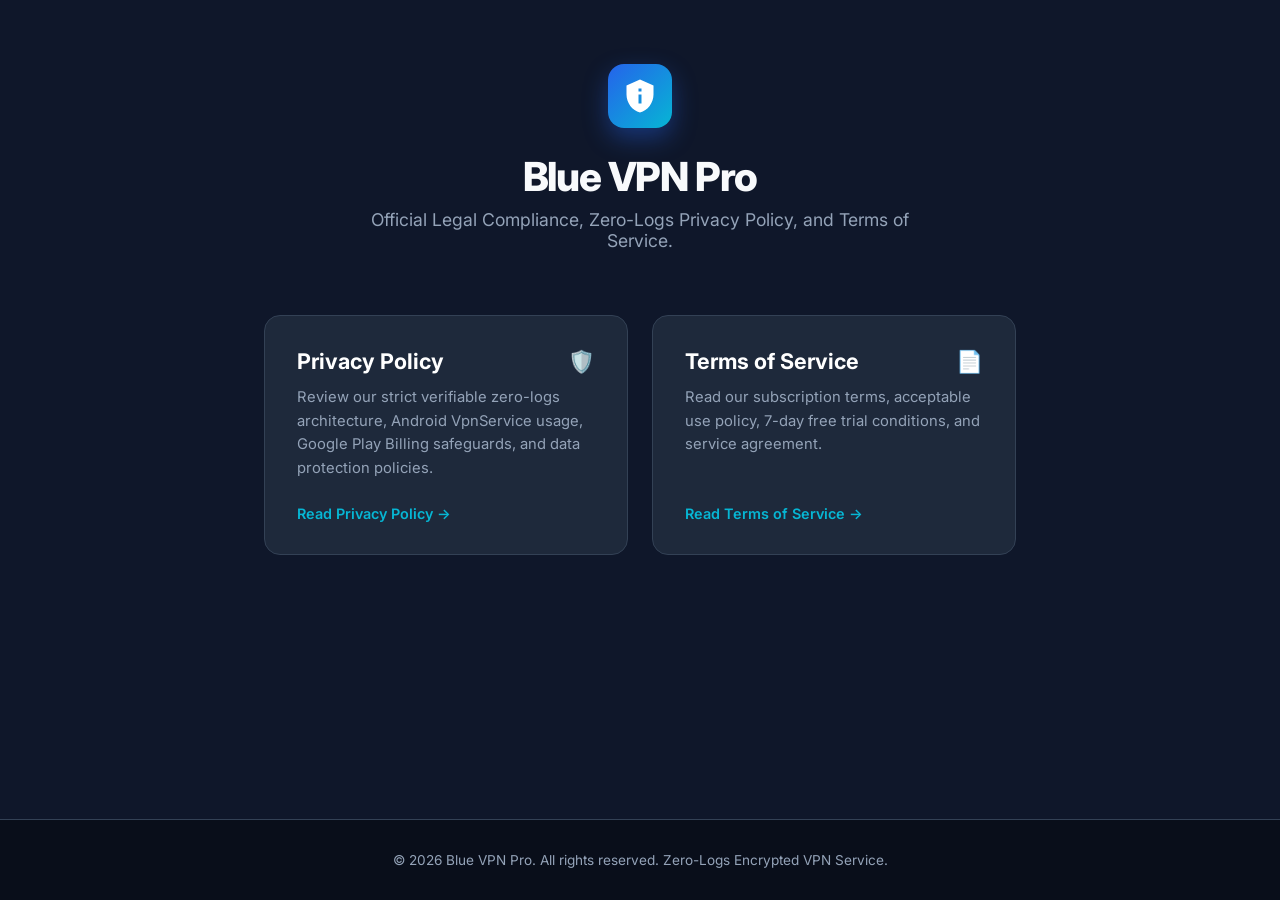
==== index.html @ 379a1d98 "Add files via upload" ====
<!DOCTYPE html>
<html lang="en">
<head>
    <meta charset="UTF-8">
    <meta name="viewport" content="width=device-width, initial-scale=1.0">
    <title>Blue VPN Pro - Legal & Privacy Center</title>
    <meta name="description" content="Legal and Privacy Policy documentation for Blue VPN Pro Android Application.">
    <link rel="preconnect" href="https://fonts.googleapis.com">
    <link rel="preconnect" href="https://fonts.gstatic.com" crossorigin>
    <link href="https://fonts.googleapis.com/css2?family=Inter:wght@300;400;500;600;700;800&display=swap" rel="stylesheet">
    <style>
        :root {
            --primary: #2563eb;
            --accent: #06b6d4;
            --bg-dark: #0f172a;
            --card-bg: #1e293b;
            --card-border: #334155;
            --text-main: #f8fafc;
            --text-muted: #94a3b8;
        }

        * {
            box-sizing: border-box;
            margin: 0;
            padding: 0;
        }

        body {
            font-family: 'Inter', -apple-system, BlinkMacSystemFont, "Segoe UI", Roboto, sans-serif;
            background-color: var(--bg-dark);
            color: var(--text-main);
            min-height: 100vh;
            display: flex;
            flex-direction: column;
            justify-content: space-between;
        }

        .hero-section {
            padding: 4rem 1.5rem 2rem;
            text-align: center;
        }

        .brand-icon {
            width: 64px;
            height: 64px;
            background: linear-gradient(135deg, #2563eb, #06b6d4);
            border-radius: 16px;
            display: inline-flex;
            align-items: center;
            justify-content: center;
            margin-bottom: 1.5rem;
            box-shadow: 0 10px 25px rgba(37, 99, 235, 0.4);
        }

        .brand-icon svg {
            width: 36px;
            height: 36px;
            fill: #ffffff;
        }

        h1 {
            font-size: 2.5rem;
            font-weight: 800;
            margin-bottom: 0.5rem;
            letter-spacing: -0.03em;
        }

        .subtitle {
            color: var(--text-muted);
            font-size: 1.1rem;
            max-width: 600px;
            margin: 0 auto;
        }

        .cards-container {
            max-width: 800px;
            margin: 2rem auto;
            padding: 0 1.5rem;
            display: grid;
            grid-template-columns: repeat(auto-fit, minmax(320px, 1fr));
            gap: 1.5rem;
        }

        .legal-card {
            background: var(--card-bg);
            border: 1px solid var(--card-border);
            border-radius: 16px;
            padding: 2rem;
            text-decoration: none;
            color: inherit;
            transition: all 0.3s cubic-bezier(0.4, 0, 0.2, 1);
            display: flex;
            flex-direction: column;
            justify-content: space-between;
        }

        .legal-card:hover {
            transform: translateY(-4px);
            border-color: var(--primary);
            box-shadow: 0 12px 30px rgba(37, 99, 235, 0.2);
        }

        .card-header-title {
            font-size: 1.35rem;
            font-weight: 700;
            color: #ffffff;
            margin-bottom: 0.75rem;
            display: flex;
            align-items: center;
            justify-content: space-between;
        }

        .card-description {
            color: var(--text-muted);
            font-size: 0.925rem;
            line-height: 1.6;
            margin-bottom: 1.5rem;
        }

        .card-link-text {
            color: var(--accent);
            font-weight: 600;
            font-size: 0.9rem;
            display: flex;
            align-items: center;
            gap: 0.4rem;
        }

        footer {
            text-align: center;
            padding: 2rem 1.5rem;
            color: var(--text-muted);
            font-size: 0.85rem;
            border-top: 1px solid var(--card-border);
            background: #090e1a;
        }
    </style>
</head>
<body>

<div>
    <div class="hero-section">
        <div class="brand-icon">
            <svg viewBox="0 0 24 24">
                <path d="M12 1L3 5v6c0 5.55 3.84 10.74 9 12 5.16-1.26 9-6.45 9-12V5l-9-4zm-1 6h2v2h-2V7zm0 4h2v6h-2v-6z"/>
            </svg>
        </div>
        <h1>Blue VPN Pro</h1>
        <p class="subtitle">Official Legal Compliance, Zero-Logs Privacy Policy, and Terms of Service.</p>
    </div>

    <div class="cards-container">
        <a href="privacy-policy.html" class="legal-card">
            <div>
                <div class="card-header-title">
                    Privacy Policy
                    <span>🛡️</span>
                </div>
                <p class="card-description">
                    Review our strict verifiable zero-logs architecture, Android VpnService usage, Google Play Billing safeguards, and data protection policies.
                </p>
            </div>
            <div class="card-link-text">Read Privacy Policy &rarr;</div>
        </a>

        <a href="terms.html" class="legal-card">
            <div>
                <div class="card-header-title">
                    Terms of Service
                    <span>📄</span>
                </div>
                <p class="card-description">
                    Read our subscription terms, acceptable use policy, 7-day free trial conditions, and service agreement.
                </p>
            </div>
            <div class="card-link-text">Read Terms of Service &rarr;</div>
        </a>
    </div>
</div>

<footer>
    <p>&copy; 2026 Blue VPN Pro. All rights reserved. Zero-Logs Encrypted VPN Service.</p>
</footer>

</body>
</html>
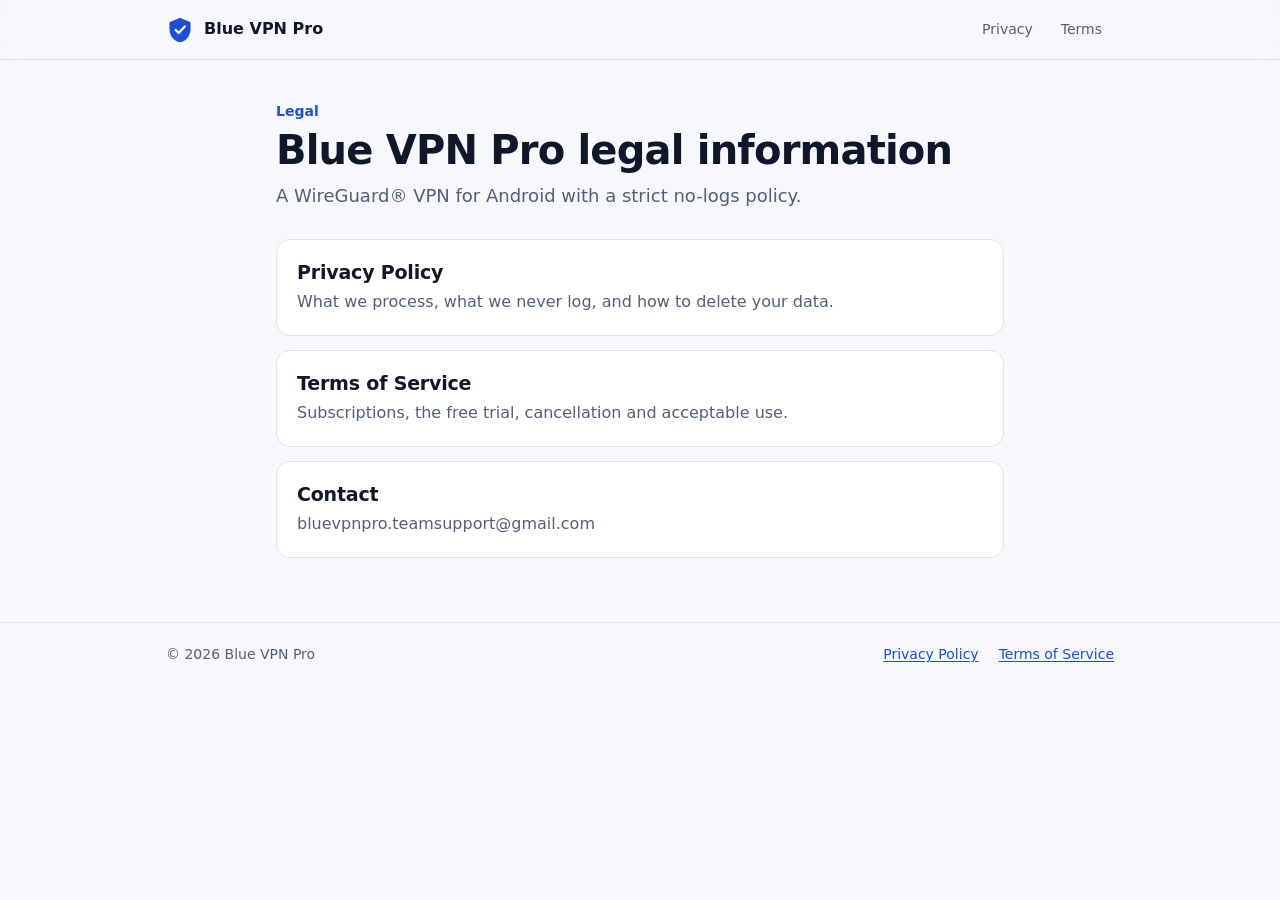
==== commit b630493f: "Add files via upload" ====
--- a/index.html
+++ b/index.html
@@ -1,186 +1,55 @@
-<!DOCTYPE html>
+<!doctype html>
 <html lang="en">
 <head>
-    <meta charset="UTF-8">
-    <meta name="viewport" content="width=device-width, initial-scale=1.0">
-    <title>Blue VPN Pro - Legal & Privacy Center</title>
-    <meta name="description" content="Legal and Privacy Policy documentation for Blue VPN Pro Android Application.">
-    <link rel="preconnect" href="https://fonts.googleapis.com">
-    <link rel="preconnect" href="https://fonts.gstatic.com" crossorigin>
-    <link href="https://fonts.googleapis.com/css2?family=Inter:wght@300;400;500;600;700;800&display=swap" rel="stylesheet">
-    <style>
-        :root {
-            --primary: #2563eb;
-            --accent: #06b6d4;
-            --bg-dark: #0f172a;
-            --card-bg: #1e293b;
-            --card-border: #334155;
-            --text-main: #f8fafc;
-            --text-muted: #94a3b8;
-        }
-
-        * {
-            box-sizing: border-box;
-            margin: 0;
-            padding: 0;
-        }
-
-        body {
-            font-family: 'Inter', -apple-system, BlinkMacSystemFont, "Segoe UI", Roboto, sans-serif;
-            background-color: var(--bg-dark);
-            color: var(--text-main);
-            min-height: 100vh;
-            display: flex;
-            flex-direction: column;
-            justify-content: space-between;
-        }
-
-        .hero-section {
-            padding: 4rem 1.5rem 2rem;
-            text-align: center;
-        }
-
-        .brand-icon {
-            width: 64px;
-            height: 64px;
-            background: linear-gradient(135deg, #2563eb, #06b6d4);
-            border-radius: 16px;
-            display: inline-flex;
-            align-items: center;
-            justify-content: center;
-            margin-bottom: 1.5rem;
-            box-shadow: 0 10px 25px rgba(37, 99, 235, 0.4);
-        }
-
-        .brand-icon svg {
-            width: 36px;
-            height: 36px;
-            fill: #ffffff;
-        }
-
-        h1 {
-            font-size: 2.5rem;
-            font-weight: 800;
-            margin-bottom: 0.5rem;
-            letter-spacing: -0.03em;
-        }
-
-        .subtitle {
-            color: var(--text-muted);
-            font-size: 1.1rem;
-            max-width: 600px;
-            margin: 0 auto;
-        }
-
-        .cards-container {
-            max-width: 800px;
-            margin: 2rem auto;
-            padding: 0 1.5rem;
-            display: grid;
-            grid-template-columns: repeat(auto-fit, minmax(320px, 1fr));
-            gap: 1.5rem;
-        }
-
-        .legal-card {
-            background: var(--card-bg);
-            border: 1px solid var(--card-border);
-            border-radius: 16px;
-            padding: 2rem;
-            text-decoration: none;
-            color: inherit;
-            transition: all 0.3s cubic-bezier(0.4, 0, 0.2, 1);
-            display: flex;
-            flex-direction: column;
-            justify-content: space-between;
-        }
-
-        .legal-card:hover {
-            transform: translateY(-4px);
-            border-color: var(--primary);
-            box-shadow: 0 12px 30px rgba(37, 99, 235, 0.2);
-        }
-
-        .card-header-title {
-            font-size: 1.35rem;
-            font-weight: 700;
-            color: #ffffff;
-            margin-bottom: 0.75rem;
-            display: flex;
-            align-items: center;
-            justify-content: space-between;
-        }
-
-        .card-description {
-            color: var(--text-muted);
-            font-size: 0.925rem;
-            line-height: 1.6;
-            margin-bottom: 1.5rem;
-        }
-
-        .card-link-text {
-            color: var(--accent);
-            font-weight: 600;
-            font-size: 0.9rem;
-            display: flex;
-            align-items: center;
-            gap: 0.4rem;
-        }
-
-        footer {
-            text-align: center;
-            padding: 2rem 1.5rem;
-            color: var(--text-muted);
-            font-size: 0.85rem;
-            border-top: 1px solid var(--card-border);
-            background: #090e1a;
-        }
-    </style>
+  <meta charset="utf-8">
+  <meta name="viewport" content="width=device-width, initial-scale=1">
+  <title>Blue VPN Pro Legal</title>
+  <meta name="description" content="Privacy Policy and Terms of Service for Blue VPN Pro.">
+  <link rel="stylesheet" href="styles.css">
 </head>
 <body>
+<header class="site-header">
+  <div class="inner">
+    <a class="brand" href="index.html">
+      <svg viewBox="0 0 32 32" aria-hidden="true"><path d="M16 2 4 7v8c0 7.4 5.1 13.6 12 15 6.9-1.4 12-7.6 12-15V7z" fill="#1d4ed8"/><path d="m11 16 3.5 3.5L21.5 12" fill="none" stroke="#fff" stroke-width="2.6" stroke-linecap="round" stroke-linejoin="round"/></svg>
+      Blue VPN Pro
+    </a>
+    <nav class="site-nav" aria-label="Legal">
+      <a href="privacy-policy.html">Privacy</a>
+      <a href="terms.html">Terms</a>
+    </nav>
+  </div>
+</header>
 
-<div>
-    <div class="hero-section">
-        <div class="brand-icon">
-            <svg viewBox="0 0 24 24">
-                <path d="M12 1L3 5v6c0 5.55 3.84 10.74 9 12 5.16-1.26 9-6.45 9-12V5l-9-4zm-1 6h2v2h-2V7zm0 4h2v6h-2v-6z"/>
-            </svg>
-        </div>
-        <h1>Blue VPN Pro</h1>
-        <p class="subtitle">Official Legal Compliance, Zero-Logs Privacy Policy, and Terms of Service.</p>
+<main class="page single">
+  <div>
+    <p class="eyebrow">Legal</p>
+    <h1>Blue VPN Pro legal information</h1>
+    <p class="lead">A WireGuard® VPN for Android with a strict no-logs policy.</p>
+
+    <div class="cards">
+      <a class="card" href="privacy-policy.html">
+        <h2>Privacy Policy</h2>
+        <p>What we process, what we never log, and how to delete your data.</p>
+      </a>
+      <a class="card" href="terms.html">
+        <h2>Terms of Service</h2>
+        <p>Subscriptions, the free trial, cancellation and acceptable use.</p>
+      </a>
+      <a class="card" href="mailto:bluevpnpro.teamsupport@gmail.com">
+        <h2>Contact</h2>
+        <p>bluevpnpro.teamsupport@gmail.com</p>
+      </a>
     </div>
+  </div>
+</main>
 
-    <div class="cards-container">
-        <a href="privacy-policy.html" class="legal-card">
-            <div>
-                <div class="card-header-title">
-                    Privacy Policy
-                    <span>🛡️</span>
-                </div>
-                <p class="card-description">
-                    Review our strict verifiable zero-logs architecture, Android VpnService usage, Google Play Billing safeguards, and data protection policies.
-                </p>
-            </div>
-            <div class="card-link-text">Read Privacy Policy &rarr;</div>
-        </a>
-
-        <a href="terms.html" class="legal-card">
-            <div>
-                <div class="card-header-title">
-                    Terms of Service
-                    <span>📄</span>
-                </div>
-                <p class="card-description">
-                    Read our subscription terms, acceptable use policy, 7-day free trial conditions, and service agreement.
-                </p>
-            </div>
-            <div class="card-link-text">Read Terms of Service &rarr;</div>
-        </a>
-    </div>
-</div>
-
-<footer>
-    <p>&copy; 2026 Blue VPN Pro. All rights reserved. Zero-Logs Encrypted VPN Service.</p>
+<footer class="site-footer">
+  <div class="inner">
+    <span>© 2026 Blue VPN Pro</span>
+    <a href="privacy-policy.html">Privacy Policy</a>
+    <a href="terms.html">Terms of Service</a>
+  </div>
 </footer>
-
 </body>
 </html>
--- a/styles.css
+++ b/styles.css
@@ -0,0 +1,228 @@
+:root {
+  --bg: #f6f8fc;
+  --surface: #ffffff;
+  --surface-2: #eef3fb;
+  --text: #0f172a;
+  --muted: #526077;
+  --border: #dde4f0;
+  --accent: #1d4ed8;
+  --accent-soft: #e0e9ff;
+  --good: #047857;
+  --good-soft: #dcf5ea;
+  --radius: 14px;
+  color-scheme: light;
+}
+
+@media (prefers-color-scheme: dark) {
+  :root {
+    --bg: #0a0f1c;
+    --surface: #111829;
+    --surface-2: #17213a;
+    --text: #e6ebf5;
+    --muted: #9aa8c2;
+    --border: #243152;
+    --accent: #7ea6ff;
+    --accent-soft: #1b2a52;
+    --good: #5fd3a3;
+    --good-soft: #12352a;
+    color-scheme: dark;
+  }
+}
+
+* { box-sizing: border-box; }
+
+html { scroll-behavior: smooth; -webkit-text-size-adjust: 100%; }
+
+body {
+  margin: 0;
+  background: var(--bg);
+  color: var(--text);
+  font: 16px/1.65 system-ui, -apple-system, "Segoe UI", Roboto, "Helvetica Neue", Arial, sans-serif;
+}
+
+a { color: var(--accent); text-underline-offset: 2px; }
+
+/* ---------- Header ---------- */
+.site-header {
+  position: sticky;
+  top: 0;
+  z-index: 10;
+  background: color-mix(in srgb, var(--bg) 88%, transparent);
+  backdrop-filter: blur(10px);
+  border-bottom: 1px solid var(--border);
+}
+.site-header .inner {
+  max-width: 980px;
+  margin: 0 auto;
+  padding: 12px 16px;
+  display: flex;
+  align-items: center;
+  gap: 16px;
+  flex-wrap: wrap;
+}
+.brand {
+  display: flex;
+  align-items: center;
+  gap: 10px;
+  font-weight: 700;
+  color: var(--text);
+  text-decoration: none;
+  margin-right: auto;
+}
+.brand svg { width: 28px; height: 28px; flex: none; }
+.site-nav { display: flex; gap: 4px; }
+.site-nav a {
+  padding: 6px 12px;
+  border-radius: 999px;
+  color: var(--muted);
+  text-decoration: none;
+  font-size: 14px;
+  font-weight: 500;
+}
+.site-nav a:hover { color: var(--text); background: var(--surface-2); }
+.site-nav a[aria-current="page"] { color: var(--accent); background: var(--accent-soft); }
+
+/* ---------- Layout ---------- */
+.page {
+  max-width: 980px;
+  margin: 0 auto;
+  padding: 40px 16px 64px;
+  display: grid;
+  grid-template-columns: 220px minmax(0, 1fr);
+  gap: 48px;
+  align-items: start;
+}
+.page.single { grid-template-columns: minmax(0, 1fr); max-width: 760px; }
+
+.toc {
+  position: sticky;
+  top: 80px;
+  font-size: 14px;
+}
+.toc p {
+  margin: 0 0 8px;
+  font-size: 12px;
+  font-weight: 700;
+  letter-spacing: .06em;
+  text-transform: uppercase;
+  color: var(--muted);
+}
+.toc ol { list-style: none; margin: 0; padding: 0; border-left: 1px solid var(--border); }
+.toc a {
+  display: block;
+  padding: 4px 0 4px 14px;
+  margin-left: -1px;
+  border-left: 2px solid transparent;
+  color: var(--muted);
+  text-decoration: none;
+}
+.toc a:hover { color: var(--text); border-left-color: var(--accent); }
+
+@media (max-width: 820px) {
+  .page { grid-template-columns: minmax(0, 1fr); padding-top: 28px; }
+  .toc { display: none; }
+}
+
+/* ---------- Content ---------- */
+.eyebrow {
+  margin: 0;
+  color: var(--accent);
+  font-weight: 600;
+  font-size: 14px;
+}
+h1 {
+  margin: 4px 0 8px;
+  font-size: clamp(30px, 5vw, 40px);
+  line-height: 1.15;
+  letter-spacing: -.02em;
+}
+.meta { margin: 0 0 28px; color: var(--muted); font-size: 14px; }
+
+h2 {
+  margin: 44px 0 12px;
+  padding-top: 8px;
+  font-size: 22px;
+  line-height: 1.3;
+  letter-spacing: -.01em;
+  scroll-margin-top: 80px;
+}
+h3 { margin: 24px 0 8px; font-size: 17px; }
+p, ul, ol { margin: 0 0 14px; }
+li { margin-bottom: 6px; }
+strong { font-weight: 650; }
+
+.lead { font-size: 18px; color: var(--muted); }
+
+.callout {
+  background: var(--surface);
+  border: 1px solid var(--border);
+  border-left: 4px solid var(--accent);
+  border-radius: var(--radius);
+  padding: 16px 18px;
+  margin: 20px 0;
+}
+.callout > :last-child { margin-bottom: 0; }
+
+/* At-a-glance cards */
+.glance {
+  display: grid;
+  grid-template-columns: repeat(2, minmax(0, 1fr));
+  gap: 12px;
+  margin: 24px 0 8px;
+}
+@media (max-width: 560px) { .glance { grid-template-columns: minmax(0, 1fr); } }
+.glance div {
+  background: var(--surface);
+  border: 1px solid var(--border);
+  border-radius: var(--radius);
+  padding: 14px 16px;
+}
+.glance h3 { margin: 0 0 6px; font-size: 15px; }
+.glance ul { margin: 0; padding-left: 18px; font-size: 15px; }
+.glance .never h3 { color: var(--good); }
+
+/* Tables */
+.table-wrap {
+  overflow-x: auto;
+  margin: 12px 0 18px;
+  border: 1px solid var(--border);
+  border-radius: var(--radius);
+  background: var(--surface);
+}
+table { width: 100%; border-collapse: collapse; font-size: 15px; }
+th, td { text-align: left; vertical-align: top; padding: 10px 14px; border-bottom: 1px solid var(--border); }
+th { background: var(--surface-2); font-size: 13px; font-weight: 650; color: var(--muted); }
+tr:last-child td { border-bottom: 0; }
+td:first-child { font-weight: 550; min-width: 170px; }
+
+/* Legal hub cards */
+.cards { display: grid; gap: 14px; margin-top: 28px; }
+.card {
+  display: block;
+  background: var(--surface);
+  border: 1px solid var(--border);
+  border-radius: var(--radius);
+  padding: 20px;
+  color: var(--text);
+  text-decoration: none;
+  transition: border-color .15s, transform .15s;
+}
+.card:hover { border-color: var(--accent); transform: translateY(-1px); }
+.card h2 { margin: 0 0 4px; padding: 0; font-size: 19px; }
+.card p { margin: 0; color: var(--muted); }
+
+/* Footer */
+.site-footer {
+  border-top: 1px solid var(--border);
+  color: var(--muted);
+  font-size: 14px;
+}
+.site-footer .inner {
+  max-width: 980px;
+  margin: 0 auto;
+  padding: 20px 16px 32px;
+  display: flex;
+  gap: 8px 20px;
+  flex-wrap: wrap;
+}
+.site-footer .inner span:first-child { margin-right: auto; }
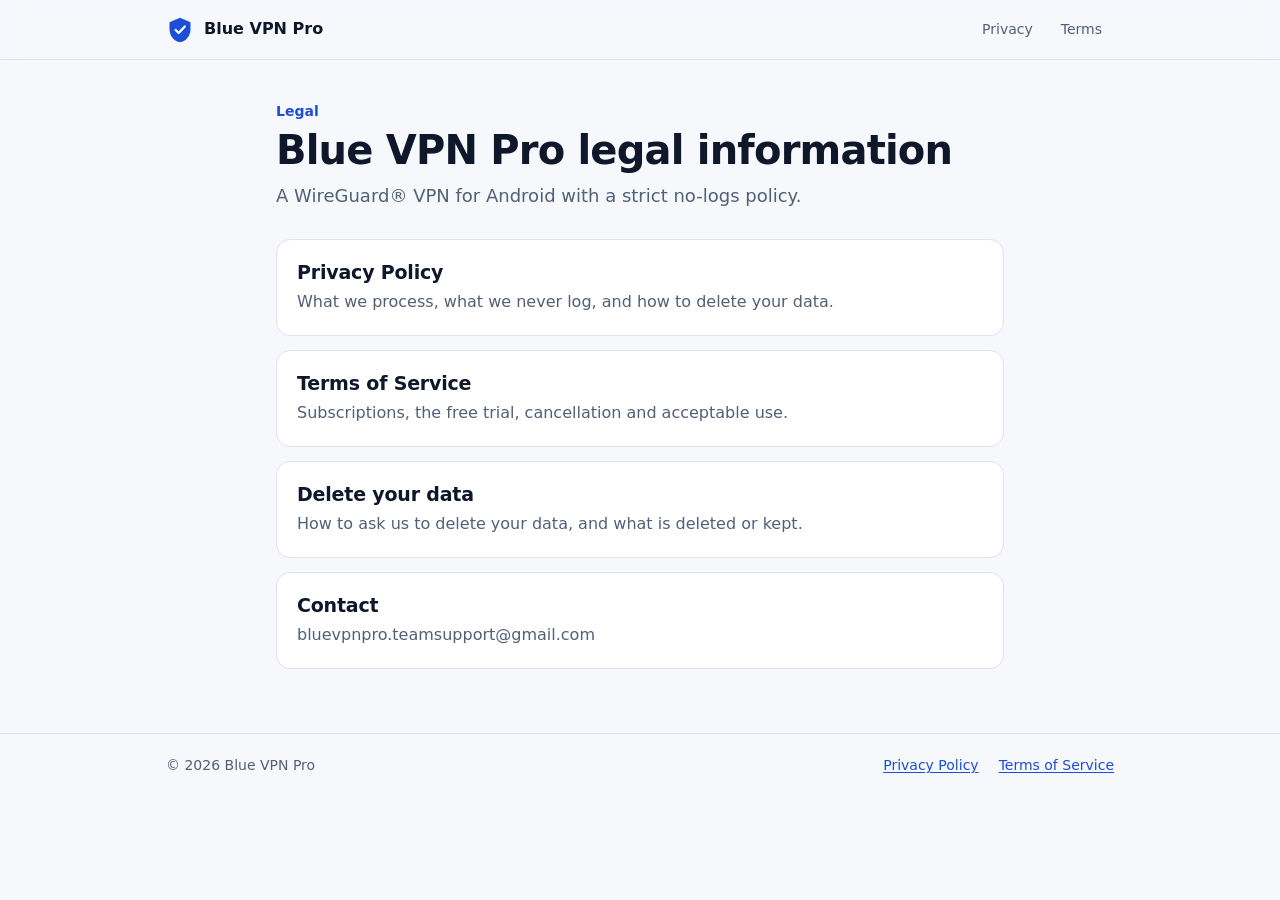
==== commit deff29a9: "Add files via upload" ====
--- a/index.html
+++ b/index.html
@@ -36,6 +36,10 @@
         <h2>Terms of Service</h2>
         <p>Subscriptions, the free trial, cancellation and acceptable use.</p>
       </a>
+      <a class="card" href="delete-data.html">
+        <h2>Delete your data</h2>
+        <p>How to ask us to delete your data, and what is deleted or kept.</p>
+      </a>
       <a class="card" href="mailto:bluevpnpro.teamsupport@gmail.com">
         <h2>Contact</h2>
         <p>bluevpnpro.teamsupport@gmail.com</p>
